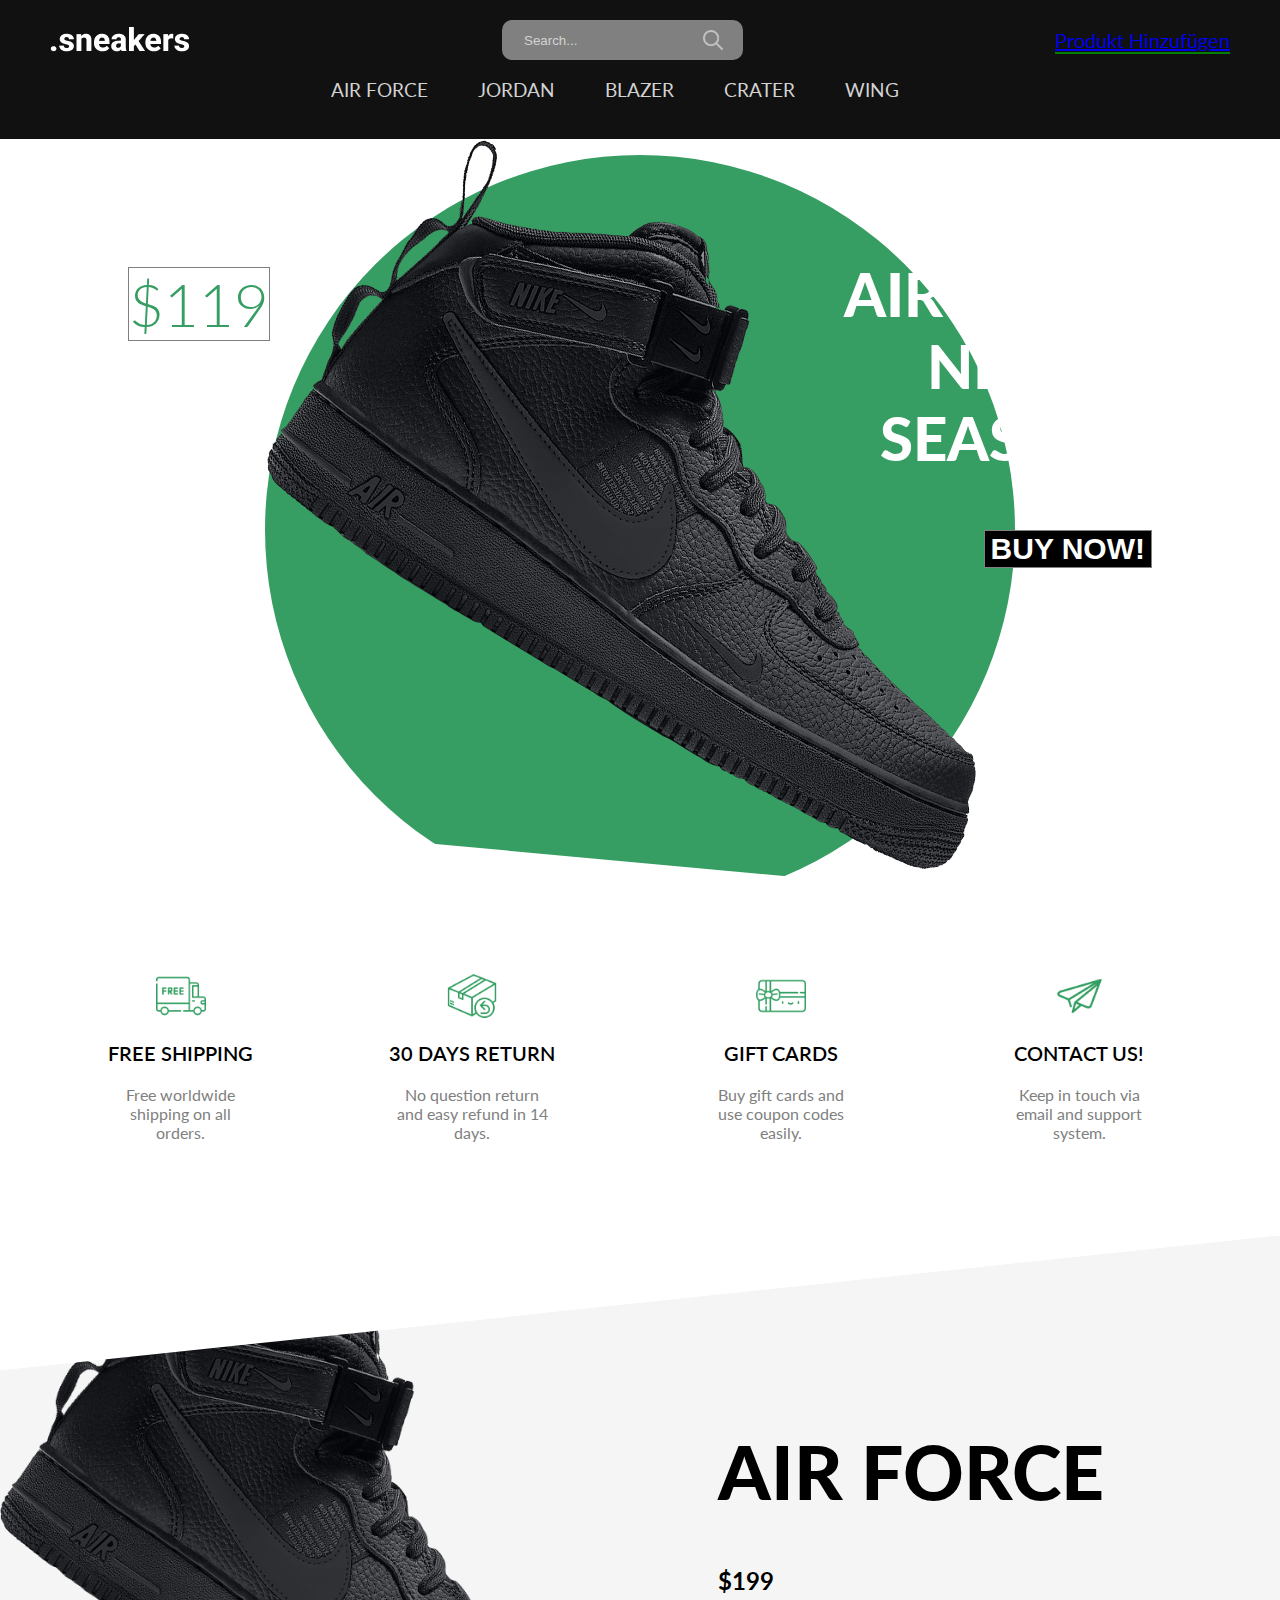
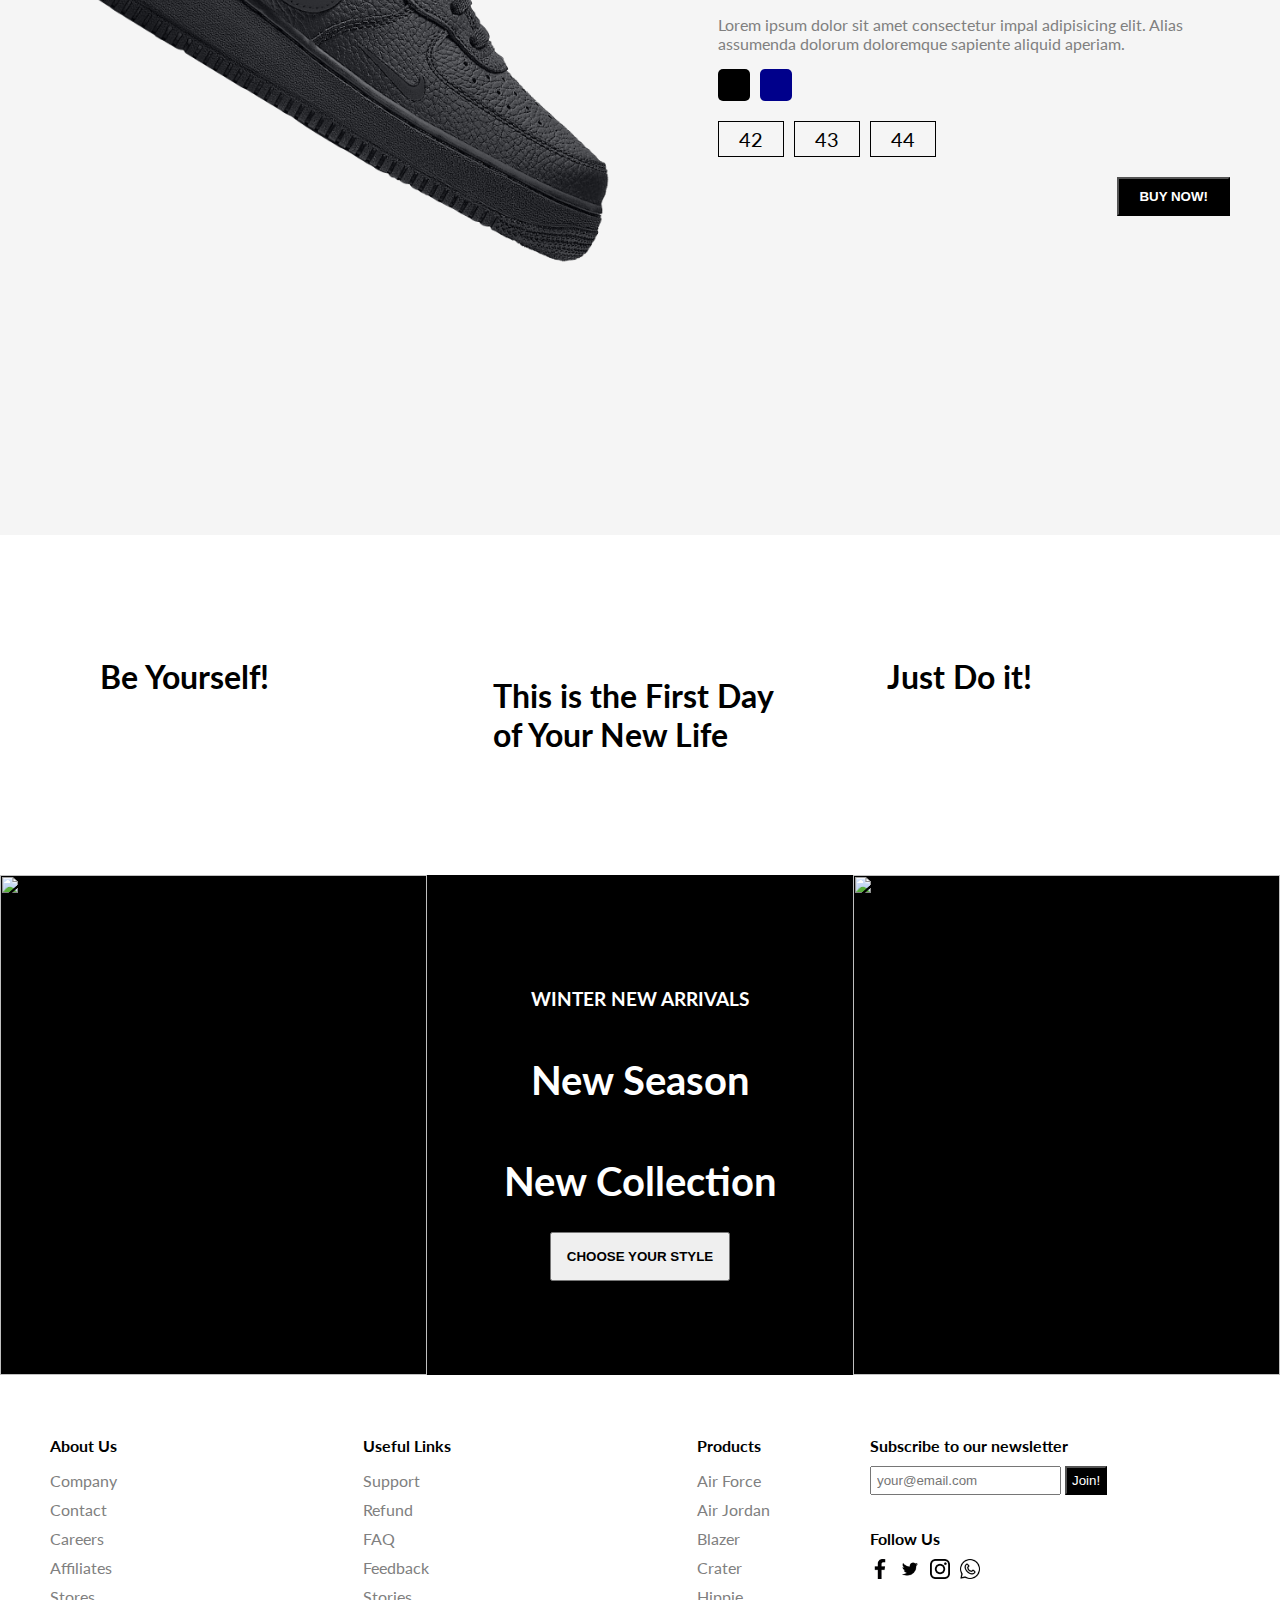
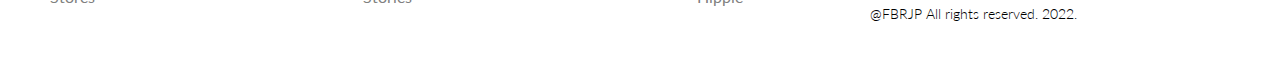
==== index.html @ 5dade411 "update Home Button" ====
<!DOCTYPE html>
<html>
<head>
    <meta charset="UTF-8">
    <meta http-equiv="X-UA-Compatible" content="IE=edge">
    <meta name="viewport" content="width=device-width, initial-scale=1.0">
    <link
        href="https://fonts.googleapis.com/css2?family=Lato:ital,wght@0,100;0,300;0,400;0,700;0,900;1,100;1,300;1,400;1,700;1,900&display=swap"
        rel="stylesheet">
    <link rel="stylesheet" href="style.css">
    <title>Webshop</title>
</head>
<body>
<nav id="nav">
<div class="navTop">
    <div class="navItem">
        <a href="index.html"> <img alt="" src="./img/sneakers.png"> </a>
    </div>
    <div class="navItem">
        <div class="search">
            <input type="text" placeholder="Search..." class="searchInput">
            <img src="./img/search.png" width="20" height="20" alt="" class="searchIcon">
        </div>
    </div>
    <div class="navItem">
        <a class="Option" href="addArtikel.html">Produkt Hinzufügen</a>
    </div>
</div>
<div class="navBottom">
    <h3 class="menuItem">AIR FORCE</h3>
    <h3 class="menuItem">JORDAN</h3>
    <h3 class="menuItem">BLAZER</h3>
    <h3 class="menuItem">CRATER</h3>
    <h3 class="menuItem">WING</h3>
</div>
</nav>
<div class="slider">
    <div class="sliderWrapper">
        <div class="sliderItem">
            <img src="./img/air.png" alt="" class="sliderImg">
            <div class="sliderBg"></div>
            <h1 class="sliderTitle">AIR FORCE</br> NEW</br> SEASON</h1>
            <h2 class="sliderPrice">$119</h2>
            <a href="#product">
                <button class="buyButton">BUY NOW!</button>
            </a>
        </div>
        <div class="sliderItem">
            <img src="./img/jordan.png" alt="" class="sliderImg">
            <div class="sliderBg"></div>
            <h1 class="sliderTitle">AIR JORDAN</br> NEW</br> SEASON</h1>
            <h2 class="sliderPrice">$149</h2>
            <a href="#product">
                <button class="buyButton">BUY NOW!</button>
            </a>
        </div>
        <div class="sliderItem">
            <img src="./img/blazer.png" alt="" class="sliderImg">
            <div class="sliderBg"></div>
            <h1 class="sliderTitle">BLAZER</br> NEW</br> SEASON</h1>
            <h2 class="sliderPrice">$109</h2>
            <a href="#product">
                <button class="buyButton">BUY NOW!</button>
            </a>
        </div>
        <div class="sliderItem">
            <img src="./img/crater.png" alt="" class="sliderImg">
            <div class="sliderBg"></div>
            <h1 class="sliderTitle">CRATER</br> NEW</br> SEASON</h1>
            <h2 class="sliderPrice">$129</h2>
            <a href="#product">
                <button class="buyButton">BUY NOW!</button>
            </a>
        </div>
        <div class="sliderItem">
            <img src="./img/wingeagle.png" alt="" class="sliderImg">
            <div class="sliderBg"></div>
            <h1 class="sliderTitle">WING</br> NEW</br> SEASON</h1>
            <h2 class="sliderPrice">$99</h2>
            <a href="#product">
                <button class="buyButton">BUY NOW!</button>
            </a>
        </div>
    </div>
</div>
<div class="features">
    <div class="feature">
        <img src="./img/shipping.png" alt="" class="featureIcon">
        <span class="featureTitle">FREE SHIPPING</span>
        <span class="featureDesc">Free worldwide shipping on all orders.</span>
    </div>
    <div class="feature">
        <img class="featureIcon" src="./img/return.png" alt="">
        <span class="featureTitle">30 DAYS RETURN</span>
        <span class="featureDesc">No question return and easy refund in 14 days.</span>
    </div>
    <div class="feature">
        <img class="featureIcon" src="./img/gift.png" alt="">
        <span class="featureTitle">GIFT CARDS</span>
        <span class="featureDesc">Buy gift cards and use coupon codes easily.</span>
    </div>
    <div class="feature">
        <img class="featureIcon" src="./img/contact.png" alt="">
        <span class="featureTitle">CONTACT US!</span>
        <span class="featureDesc">Keep in touch via email and support system.</span>
    </div>
</div>

<div class="product" id="product">
    <img src="./img/air.png" alt="" class="productImg">
    <div class="productDetails">
        <h1 class="productTitle">AIR FORCE</h1>
        <h2 class="productPrice">$199</h2>
        <p class="productDesc">
            Lorem ipsum dolor sit amet consectetur impal adipisicing elit. Alias assumenda
            dolorum
            doloremque sapiente aliquid aperiam.
        </p>
        <div class="colors">
            <div class="color"></div>
            <div class="color"></div>
        </div>
        <div class="sizes">
            <div class="size">42</div>
            <div class="size">43</div>
            <div class="size">44</div>
        </div>
        <button class="productButton">BUY NOW!</button>
    </div>
    <div class="payment">
        <h1 class="payTitle">Personal Information</h1>
        <label>Name and Surname</label>
        <input type="text" placeholder="John Doe" class="payInput">
        <label>Phone Number</label>
        <input type="text" placeholder="+1 234 5678" class="payInput">
        <label>Address</label>
        <input type="text" placeholder="Elton St 21 22-145" class="payInput">
        <h1 class="payTitle">Card Information</h1>
        <div class="cardIcons">
            <img src="./img/visa.png" width="40" alt="" class="cardIcon">
            <img src="./img/master.png" alt="" width="40" class="cardIcon">
        </div>
        <input type="password" class="payInput" placeholder="Card Number">
        <div class="cardInfo">
            <input type="text" placeholder="mm" class="payInput sm">
            <input type="text" placeholder="yyyy" class="payInput sm">
            <input type="text" placeholder="cvv" class="payInput sm">
        </div>
        <button class="payButton">Checkout!</button>
        <span class="close">X</span>
    </div>
</div>
<div class="gallery">
    <div class="galleryItem">
        <h1 class="galleryTitle">Be Yourself!</h1>
        <img src="https://images.pexels.com/photos/9295809/pexels-photo-9295809.jpeg?auto=compress&cs=tinysrgb&dpr=2&w=500"
            alt="" class="galleryImg">
    </div>
    <div class="galleryItem">
        <img src="https://images.pexels.com/photos/1040427/pexels-photo-1040427.jpeg?auto=compress&cs=tinysrgb&dpr=2&w=500"
            alt="" class="galleryImg">
        <h1 class="galleryTitle">This is the First Day of Your New Life</h1>
    </div>
    <div class="galleryItem">
        <h1 class="galleryTitle">Just Do it!</h1>
        <img src="https://images.pexels.com/photos/7856965/pexels-photo-7856965.jpeg?auto=compress&cs=tinysrgb&dpr=2&w=500"
            alt="" class="galleryImg">
    </div>
</div>
<div class="newSeason">
    <div class="nsItem">
        <img src="https://images.pexels.com/photos/4753986/pexels-photo-4753986.jpeg?auto=compress&cs=tinysrgb&dpr=2&w=500"
            alt="" class="nsImg">
    </div>
    <div class="nsItem">
        <h3 class="nsTitleSm">WINTER NEW ARRIVALS</h3>
        <h1 class="nsTitle">New Season</h1>
        <h1 class="nsTitle">New Collection</h1>
        <a href="#nav">
            <button class="nsButton">CHOOSE YOUR STYLE</button>
        </a>
    </div>
    <div class="nsItem">
        <img src="https://images.pexels.com/photos/7856965/pexels-photo-7856965.jpeg?auto=compress&cs=tinysrgb&dpr=2&w=500"
            alt="" class="nsImg">
    </div>
</div>
<footer>
    <div class="footerLeft">
        <div class="footerMenu">
            <h1 class="fMenuTitle">About Us</h1>
            <ul class="fList">
                <li class="fListItem">Company</li>
                <li class="fListItem">Contact</li>
                <li class="fListItem">Careers</li>
                <li class="fListItem">Affiliates</li>
                <li class="fListItem">Stores</li>
            </ul>
        </div>
        <div class="footerMenu">
            <h1 class="fMenuTitle">Useful Links</h1>
            <ul class="fList">
                <li class="fListItem">Support</li>
                <li class="fListItem">Refund</li>
                <li class="fListItem">FAQ</li>
                <li class="fListItem">Feedback</li>
                <li class="fListItem">Stories</li>
            </ul>
        </div>
        <div class="footerMenu">
            <h1 class="fMenuTitle">Products</h1>
            <ul class="fList">
                <li class="fListItem">Air Force</li>
                <li class="fListItem">Air Jordan</li>
                <li class="fListItem">Blazer</li>
                <li class="fListItem">Crater</li>
                <li class="fListItem">Hippie</li>
            </ul>
        </div>
    </div>
    <div class="footerRight">
        <div class="footerRightMenu">
            <h1 class="fMenuTitle">Subscribe to our newsletter</h1>
            <div class="fMail">
                <input type="text" placeholder="your@email.com" class="fInput">
                <button class="fButton">Join!</button>
            </div>
        </div>
        <div class="footerRightMenu">
            <h1 class="fMenuTitle">Follow Us</h1>
            <div class="fIcons">
                <img src="./img/facebook.png" alt="" class="fIcon">
                <img src="./img/twitter.png" alt="" class="fIcon">
                <img src="./img/instagram.png" alt="" class="fIcon">
                <img src="./img/whatsapp.png" alt="" class="fIcon">
            </div>
        </div>
        <div class="footerRightMenu">
            <span class="copyright">@FBRJP All rights reserved. 2022.</span>
        </div>
    </div>
</footer>
<script src="./app.js"></script>
</body>

</html>
---- style.css ----
html {
    scroll-behavior: smooth;
}

body {
    font-family: "Lato", sans-serif;
    padding: 0;
    margin: 0;
}

nav {
    background-color: #111;
    color: white;
    padding: 20px 50px;
}

.navTop {
    display: flex;
    align-items: center;
    justify-content: space-between;
}

.search {
    display: flex;
    align-items: center;
    background-color: gray;
    padding: 10px 20px;
    border-radius: 10px;
}

.searchInput {
    border: none;
    background-color: transparent;
}

.searchInput::placeholder {
    color: lightgray;
}

.Option{
    font-size: 20px;
    border-bottom: 2px solid green;
    cursor: pointer;
}

.navBottom {
    display: flex;
    align-items: center;
    justify-content: center;
}

.menuItem {
    margin-right: 50px;
    cursor: pointer;
    color: lightgray;
    font-weight: 400;
}

.slider {
    background: url("https://images.unsplash.com/photo-1604147495798-57beb5d6af73?ixlib=rb-1.2.1&ixid=MnwxMjA3fDB8MHxwaG90by1wYWdlfHx8fGVufDB8fHx8&auto=format&fit=crop&w=2370&q=80");
    clip-path: polygon(0 0, 100% 0, 100% 100%, 0 85%);
    overflow: hidden;
}

.sliderWrapper {
    display: flex;
    width: 500vw;
    transition: all 1.5s ease-in-out;
}

.sliderItem {
    width: 100vw;
    display: flex;
    align-items: center;
    justify-content: center;
    position: relative;
}

.sliderBg {
    width: 750px;
    height: 750px;
    border-radius: 50%;
    position: absolute;
  }

.sliderImg {
    z-index: 1;
}

.sliderTitle {
    position: absolute;
    top: 10%;
    right: 10%;
    font-size: 60px;
    font-weight: 900;
    text-align: center;
    color: white;
    z-index: 1;
}

.sliderPrice {
    position: absolute;
    top: 10%;
    left: 10%;
    font-size: 60px;
    font-weight: 300;
    text-align: center;
    color: white;
    border: 1px solid gray;
    z-index: 1;
}

.buyButton {
    position: absolute;
    top: 50%;
    right: 10%;
    font-size: 30px;
    font-weight: 900;
    color: white;
    border: 1px solid gray;
    background-color: black;
    z-index: 1;
    cursor: pointer;
  }

.buyButton:hover {
    background-color: white;
    color: black;
  }

.sliderItem:nth-child(1) .sliderBg {
    background-color: #369e62;
}

.sliderItem:nth-child(2) .sliderBg {
    background-color: rebeccapurple;
}
.sliderItem:nth-child(3) .sliderBg {
    background-color: teal;
}
.sliderItem:nth-child(4) .sliderBg {
    background-color: cornflowerblue;
}

.sliderItem:nth-child(5) .sliderBg {
    background-color: gold;
}

.sliderItem:nth-child(1) .sliderPrice {
    color: #369e62;
}
.sliderItem:nth-child(2) .sliderPrice {
    color: white;
}
.sliderItem:nth-child(3) .sliderPrice {
    color: teal;
}
.sliderItem:nth-child(4) .sliderPrice {
    color: cornflowerblue;
}
.sliderItem:nth-child(5) .sliderPrice {
    color: gold;
}

.features {
    display: flex;
    align-items: center;
    justify-content: space-between;
    padding: 50px;
  }
  
  .feature {
    display: flex;
    flex-direction: column;
    align-items: center;
    text-align: center;
  }
  
  .featureIcon {
    width: 50px;
    height: 50px;
  }
  
  .featureTitle {
    font-size: 20px;
    font-weight: 600;
    margin: 20px;
  }
  
  .featureDesc {
    color: gray;
    width: 50%;
    height: 100px;
  }
  
  .product {
    height: 100vh;
    background-color: whitesmoke;
    position: relative;
    clip-path: polygon(0 15%, 100% 0, 100% 100%, 0% 100%);
  }
  
  .payment {
    width: 500px;
    height: 500px;
    background-color: white;
    position: absolute;
    top: 0;
    bottom: 0;
    left: 0;
    right: 0;
    margin: auto;
    padding: 10px 50px;
    display: none;
    flex-direction: column;
    -webkit-box-shadow: 0px 0px 13px 2px rgba(0, 0, 0, 0.3);
    box-shadow: 0px 0px 13px 2px rgba(0, 0, 0, 0.3);
  }
  
  .payTitle {
    font-size: 20px;
    color: lightgray;
  }
  
  label {
    font-size: 14px;
    font-weight: 300;
  }
  
  .payInput {
    padding: 10px;
    margin: 10px 0px;
    border: none;
    border-bottom: 1px solid gray;
  }
  
  .payInput::placeholder {
    color: rgb(163, 163, 163);
  }
  
  .cardIcons {
    display: flex;
  }
  
  .cardIcon {
    margin-right: 10px;
  }
  
  .cardInfo {
    display: flex;
    justify-content: space-between;
  }
  
  .sm {
    width: 30%;
  }
  
  .payButton {
    position: absolute;
    height: 40px;
    bottom: -40;
    width: 100%;
    left: 0;
    -webkit-box-shadow: 0px 0px 13px 2px rgba(0, 0, 0, 0.3);
    box-shadow: 0px 0px 13px 2px rgba(0, 0, 0, 0.3);
    background-color: #369e62;
    color: white;
    border: none;
    cursor: pointer;
  }
  
  .close {
    width: 20px;
    height: 20px;
    position: absolute;
    background-color: gray;
    color: white;
    top: 10px;
    right: 10px;
    display: flex;
    align-items: center;
    justify-content: center;
    cursor: pointer;
    padding: 2px;
  }
  
  .productImg {
    width: 50%;
  }
  
  .productDetails {
    position: absolute;
    top: 10%;
    right: 0;
    width: 40%;
    padding: 50px;
  }
  
  .productTitle {
    font-size: 75px;
    font-weight: 900;
  }
  
  .productDesc {
    font-style: 24px;
    color: gray;
  }
  
  .colors,
  .sizes {
    display: flex;
    margin-bottom: 20px;
  }
  
  .color {
    width: 32px;
    height: 32px;
    border-radius: 5px;
    background-color: black;
    margin-right: 10px;
    cursor: pointer;
  }
  
  .color:last-child {
    background-color: darkblue;
  }
  
  .size {
    padding: 5px 20px;
    border: 1px solid black;
    margin-right: 10px;
    cursor: pointer;
    font-size: 20px;
  }
  
  .productButton {
    float: right;
    padding: 10px 20px;
    background-color: black;
    color: white;
    font-weight: 600;
    cursor: pointer;
  }
  
  .productButton:hover {
    background-color: white;
    color: black;
  }
  
  .gallery {
    padding: 50px;
    display: flex;
  }
  
  .galleryItem {
    flex: 1;
    padding: 50px;
  }
  
  .galleryImg {
    width: 100%;
  }
  
  .newSeason {
    display: flex;
  }
  
  .nsItem {
    flex: 1;
    background-color: black;
    color: white;
    display: flex;
    flex-direction: column;
    align-items: center;
    justify-content: center;
    text-align: center;
  }
  
  .nsImg {
    width: 100%;
    height: 500px;
  }
  
  .nsTitle {
    font-size: 40px;
  }
  
  .nsButton {
    padding: 15px;
    font-weight: 600;
    cursor: pointer;
  }
  
  footer {
    display: flex;
  }
  
  .footerLeft {
    flex: 2;
    display: flex;
    justify-content: space-between;
    padding: 50px;
  }
  
  .fMenuTitle {
    font-size: 16px;
  }
  
  .fList {
    padding: 0;
    list-style: none;
  }
  
  .fListItem {
    margin-bottom: 10px;
    color: gray;
    cursor: pointer;
  }
  
  .footerRight {
    flex: 1;
    padding: 50px;
    display: flex;
    flex-direction: column;
    justify-content: space-between;
  }
  
  .fInput {
    padding: 5px;
  }
  
  .fButton {
    padding: 5px;
    background-color: black;
    color: white;
  }
  
  .fIcons{
    display: flex;
  }
  
  .fIcon{
    width: 20px;
    height: 20px;
    margin-right: 10px;
  }
  
  .copyright{
    font-weight: 300;
    font-size: 14px;
  }
  
  @media screen and (max-width:480px) {
    nav{
      padding: 20px;
    }
  
    .search{
      display: none;
    }
  
    .navBottom{
      flex-wrap: wrap;
    }
  
    .menuItem{
      margin: 20px;
      font-weight: 700;
      font-size: 20px;
    }
  
    .slider{
      clip-path: none;
    }
  
    .sliderImg{
      width: 90%;
    }
  
    .sliderBg{
      width: 100%;
      height: 100%;
    }
  
    .sliderTitle{
      display: none;
    }
  
    .sliderPrice{
      top: unset;
      bottom: -50;
      left: 0;
      background-color: lightgrey;
    }
  
    .buyButton{
      right: 0;
      top: 0;
    }
  
    .features{
      flex-direction: column;
    }
  
    .product{
      clip-path: none ;
      display: flex;
      flex-direction: column;
      align-items: center;
    }
  
    .productImg{
      width: 80%;
    }
  
    .productDetails{
      width: 100%;
      padding: 0;
      display: flex;
      flex-direction: column;
      align-items: center;
      text-align: center;
      position: relative;
      top: 0;
    }
  
    .productTitle{
      font-size: 50px;
      margin: 0;
    }
  
    .gallery{
      display: none;
    }
  
    .newSeason{
      flex-direction: column;
    }
  
    .nsItem:nth-child(2){
      padding: 50px;
    }
  
    footer{
      flex-direction: column;
      align-items: center;
    }
  
    .footerLeft{
      padding: 20px;
      width: 90%;
    }
  
    .footerRight{
      padding: 20px;
      width: 90%;
      align-items: center;
      background-color: whitesmoke;
    }
  
    .payment{
      width: 90%;
      padding: 20px;
    }
  }
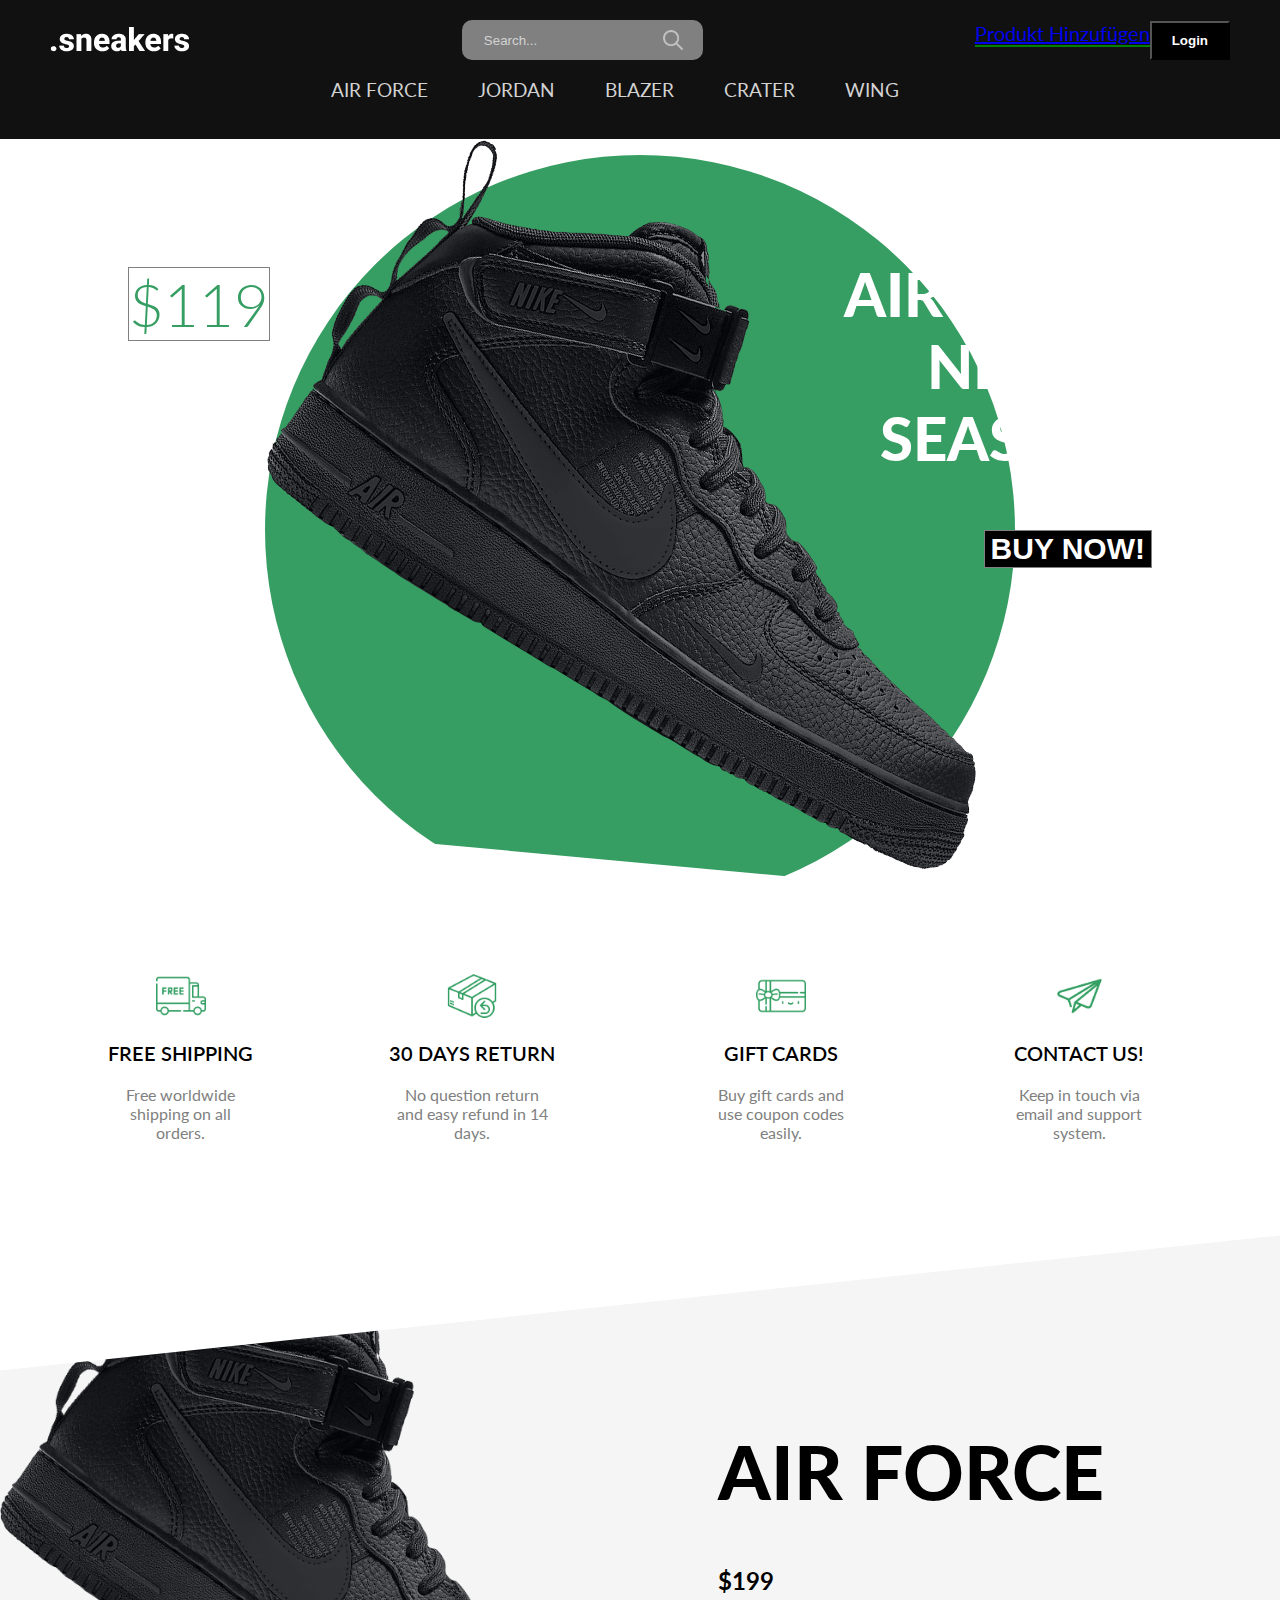
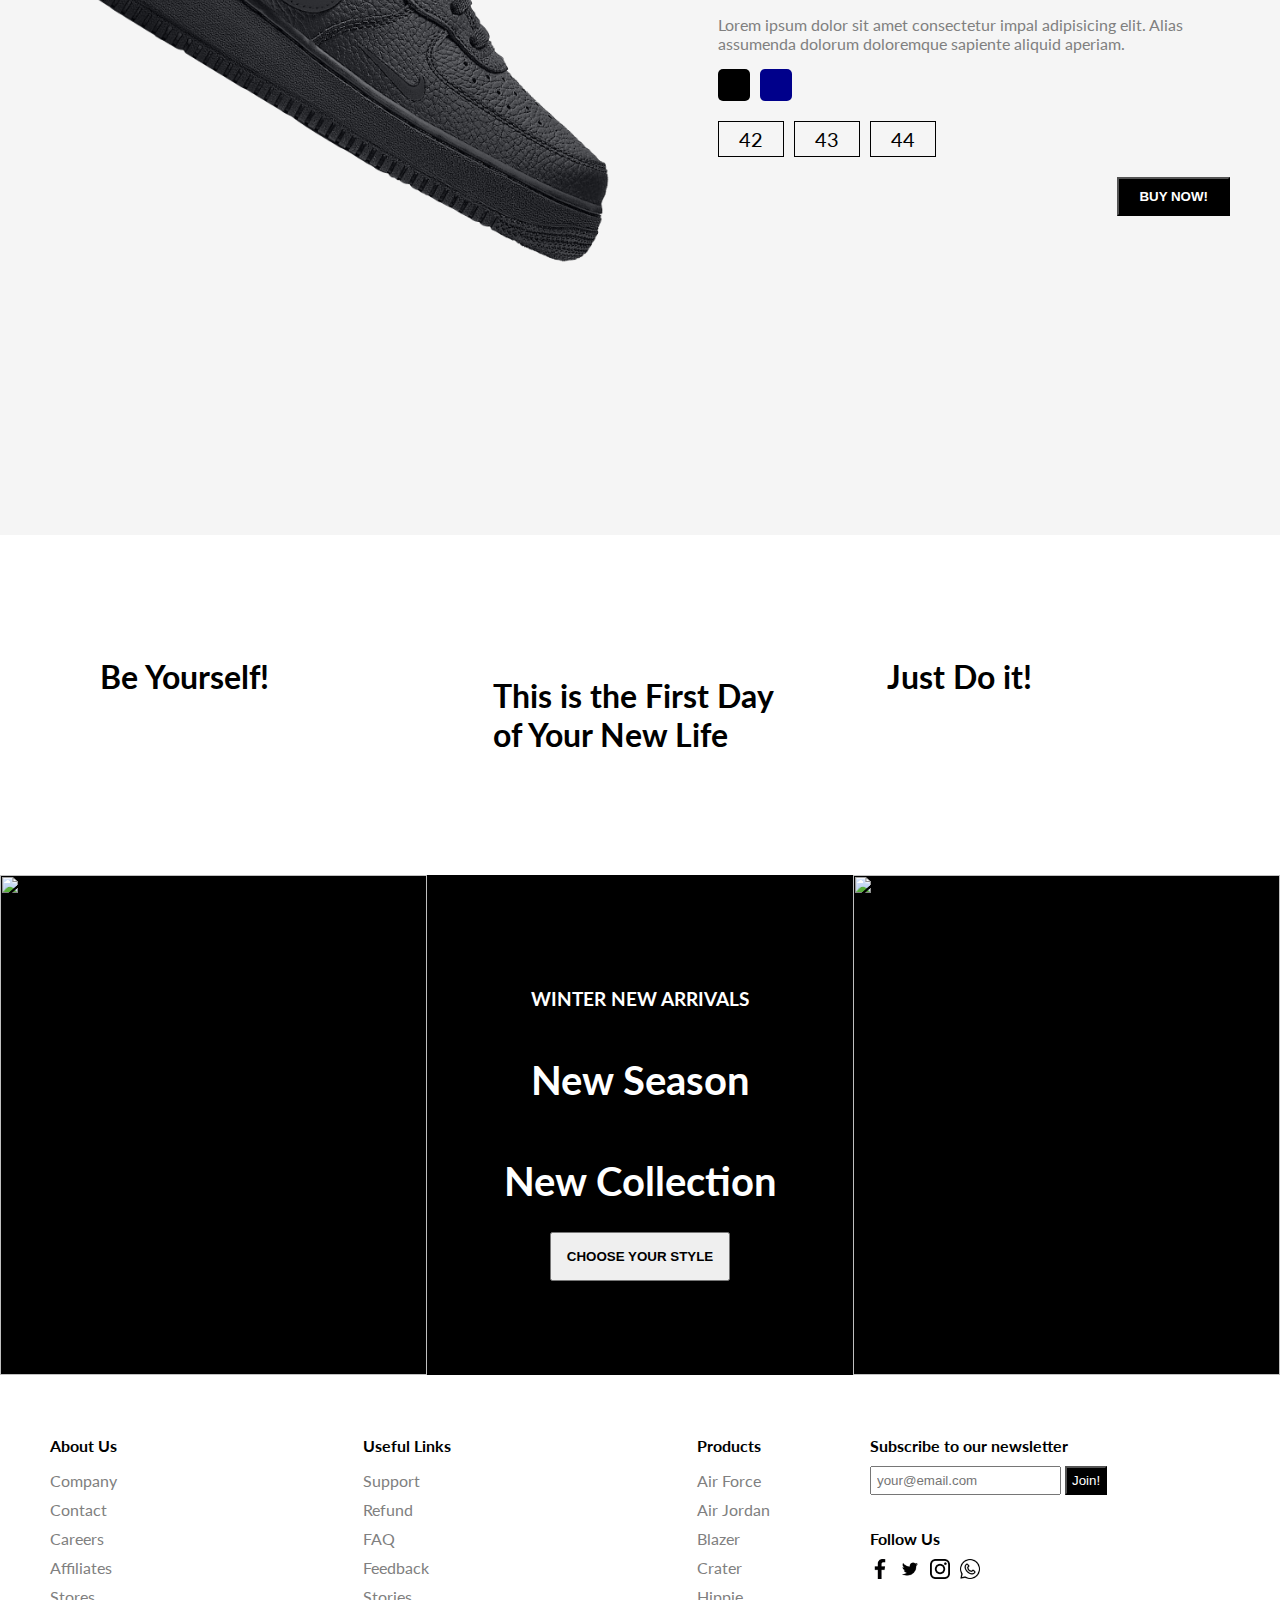
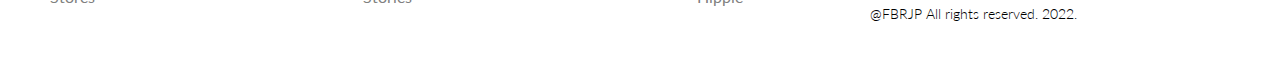
==== commit 7a99156f: "Login + AJAX" ====
--- a/index.html
+++ b/index.html
@@ -24,6 +24,7 @@
     </div>
     <div class="navItem">
         <a class="Option" href="addArtikel.html">Produkt Hinzufügen</a>
+        <button class="loginButton" >Login</button>
     </div>
 </div>
 <div class="navBottom">
@@ -83,6 +84,16 @@
         </div>
     </div>
 </div>
+<div class="login" id="login">
+    <h1 class="LoginTitle">Login</h1>
+    <label>Username</label>
+    <input type="text" placeholder="Username" class="payInput">
+    <label>Password</label>
+    <input type="password" placeholder="Password" class="payInput">
+    <button class="productButton" onclick="loadDoc()">Login</button>
+    <span class="loginclose">X</span>
+</div>
+
 <div class="features">
     <div class="feature">
         <img src="./img/shipping.png" alt="" class="featureIcon">
--- a/style.css
+++ b/style.css
@@ -216,6 +216,22 @@
     -webkit-box-shadow: 0px 0px 13px 2px rgba(0, 0, 0, 0.3);
     box-shadow: 0px 0px 13px 2px rgba(0, 0, 0, 0.3);
   }
+  .login {
+    width: 500px;
+    height: 500px;
+    background-color: white;
+    position: absolute;
+    top: 0;
+    bottom: 0;
+    left: 0;
+    right: 0;
+    margin: auto;
+    padding: 10px 50px;
+    display: none;
+    flex-direction: column;
+    -webkit-box-shadow: 0px 0px 13px 2px rgba(0, 0, 0, 0.3);
+    box-shadow: 0px 0px 13px 2px rgba(0, 0, 0, 0.3);
+  }
   
   .payTitle {
     font-size: 20px;
@@ -283,6 +299,20 @@
     cursor: pointer;
     padding: 2px;
   }
+  .loginclose {
+    width: 20px;
+    height: 20px;
+    position: absolute;
+    background-color: gray;
+    color: white;
+    top: 10px;
+    right: 10px;
+    display: flex;
+    align-items: center;
+    justify-content: center;
+    cursor: pointer;
+    padding: 2px;
+  }
   
   .productImg {
     width: 50%;
@@ -334,6 +364,14 @@
   }
   
   .productButton {
+    float: right;
+    padding: 10px 20px;
+    background-color: black;
+    color: white;
+    font-weight: 600;
+    cursor: pointer;
+  } 
+  .loginButton {
     float: right;
     padding: 10px 20px;
     background-color: black;
@@ -562,4 +600,8 @@
       width: 90%;
       padding: 20px;
     }
+    .login{
+      width: 90%;
+      padding: 20px;
+    }
   }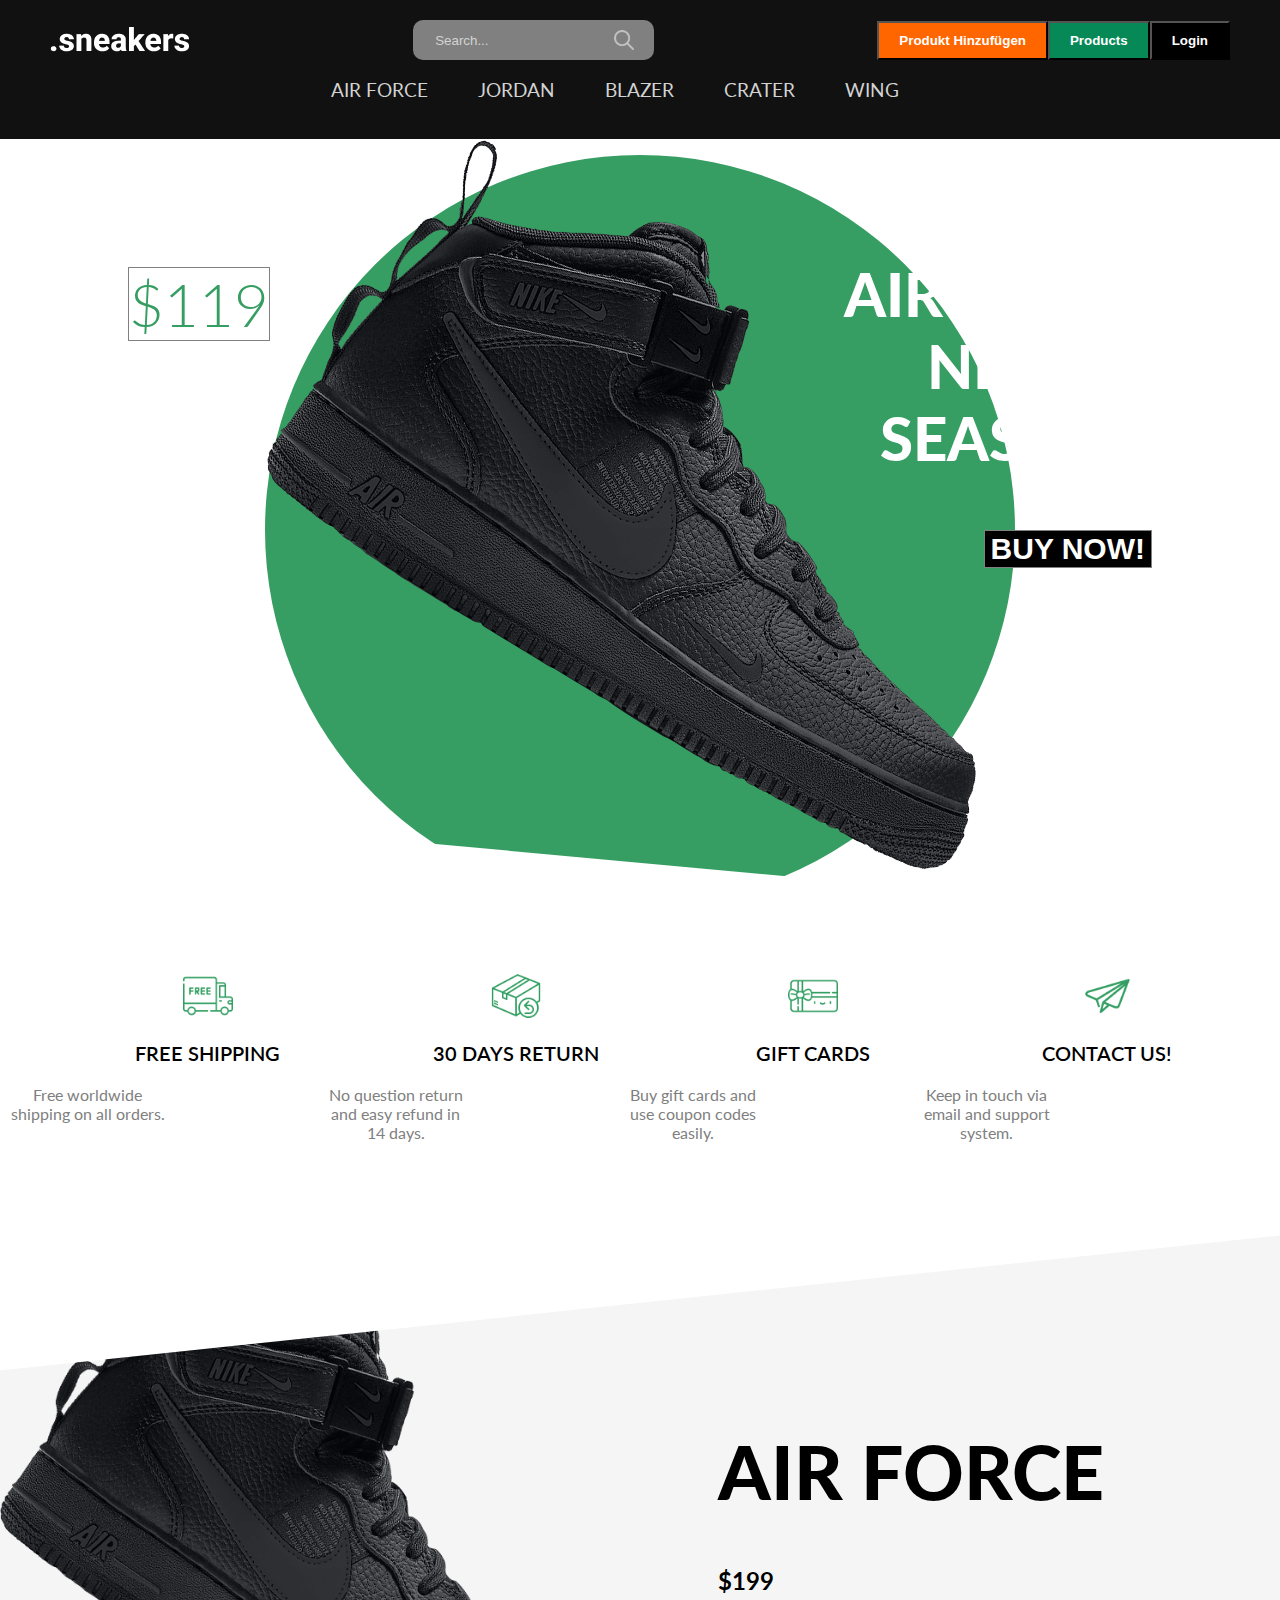
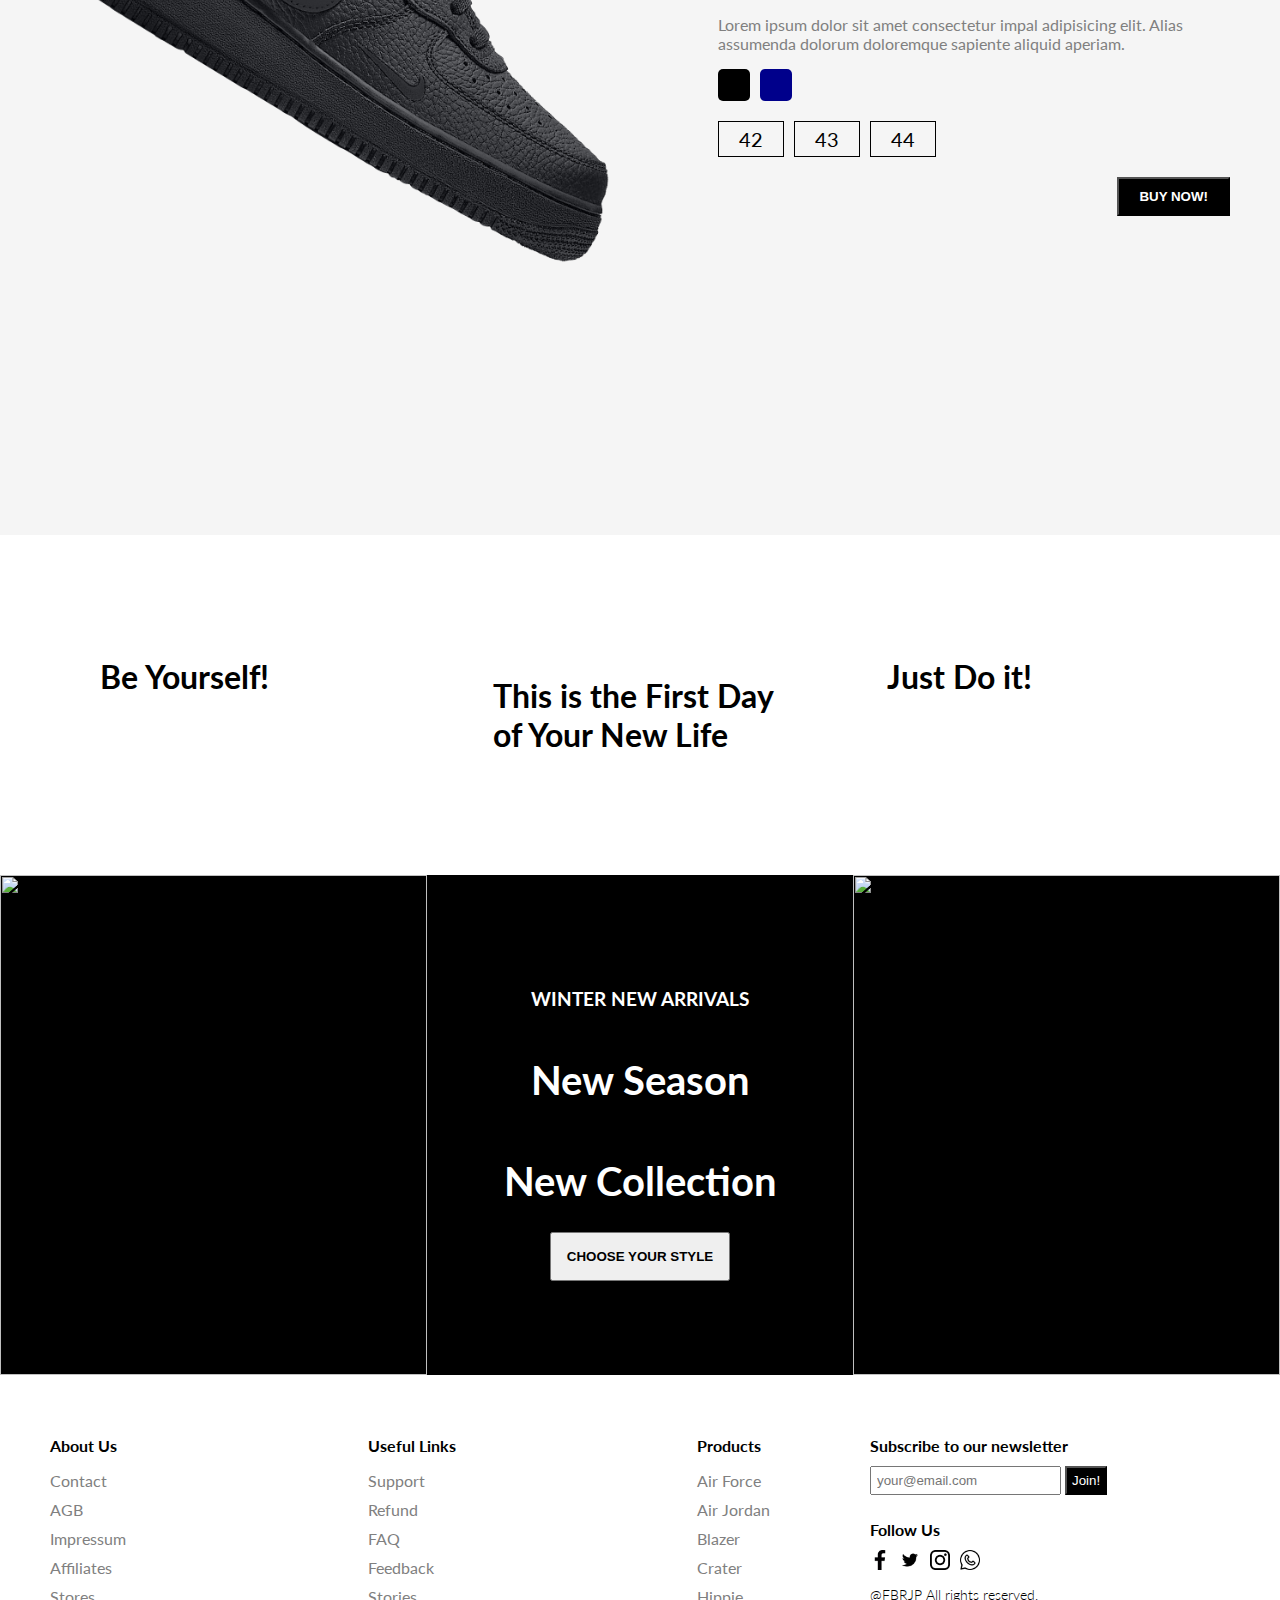
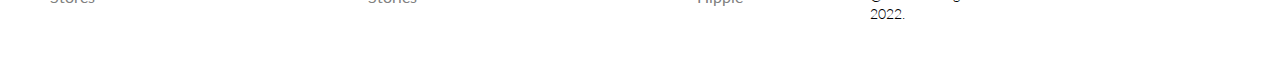
==== commit 3f27b164: "Add files via upload" ====
--- a/index.html
+++ b/index.html
@@ -11,7 +11,7 @@
     <title>Webshop</title>
 </head>
 <body>
-<nav id="nav">
+<nav class ="navHome" id="nav">
 <div class="navTop">
     <div class="navItem">
         <a href="index.html"> <img alt="" src="./img/sneakers.png"> </a>
@@ -23,8 +23,9 @@
         </div>
     </div>
     <div class="navItem">
-        <a class="Option" href="addArtikel.html">Produkt Hinzufügen</a>
         <button class="loginButton" >Login</button>
+        <button class="showProductsButton" onclick="location.href='products.html';">Products</button>
+        <button class="addButton" onclick="location.href='addArtikel.html';">Produkt Hinzufügen</button>
     </div>
 </div>
 <div class="navBottom">
@@ -91,6 +92,7 @@
     <label>Password</label>
     <input type="password" placeholder="Password" class="payInput">
     <button class="productButton" onclick="loadDoc()">Login</button>
+    
     <span class="loginclose">X</span>
 </div>
 
@@ -201,9 +203,9 @@
         <div class="footerMenu">
             <h1 class="fMenuTitle">About Us</h1>
             <ul class="fList">
-                <li class="fListItem">Company</li>
-                <li class="fListItem">Contact</li>
-                <li class="fListItem">Careers</li>
+                <li onclick="location.href='Kontakt.html';"class="fListItem">Contact</li>
+                <li onclick="location.href='AGB.html';"class="fListItem">AGB</li>
+                <li onclick="location.href='Impressum.html';"class="fListItem">Impressum</li>
                 <li class="fListItem">Affiliates</li>
                 <li class="fListItem">Stores</li>
             </ul>
@@ -211,7 +213,7 @@
         <div class="footerMenu">
             <h1 class="fMenuTitle">Useful Links</h1>
             <ul class="fList">
-                <li class="fListItem">Support</li>
+                <li  class="fListItem">Support</li>
                 <li class="fListItem">Refund</li>
                 <li class="fListItem">FAQ</li>
                 <li class="fListItem">Feedback</li>
--- a/style.css
+++ b/style.css
@@ -12,6 +12,29 @@
     background-color: #111;
     color: white;
     padding: 20px 50px;
+}
+
+span{
+  margin-right: 240px;
+}
+
+.navHome{
+  background-color: #111;
+  color: white;
+  padding: 20px 50px;
+
+}
+.navAdd{
+  background-color: rgb(255, 102, 0);
+  color: white;
+  padding: 20px 50px;
+
+}
+.navPro{
+  background-color: rgba(3, 175, 109, 0.76);
+  color: white;
+  padding: 20px 50px;
+
 }
 
 .navTop {
@@ -380,6 +403,24 @@
     cursor: pointer;
   }
   
+  .addButton {
+    float: right;
+    padding: 10px 20px;
+    background-color: rgb(255, 102, 0);
+    color: white;
+    font-weight: 600;
+    cursor: pointer;
+    text-decoration:none;
+  }
+  .showProductsButton {
+    float: right;
+    padding: 10px 20px;
+    background-color: rgba(3, 175, 109, 0.76);
+    color: white;
+    font-weight: 600;
+    cursor: pointer;
+  }
+
   .productButton:hover {
     background-color: white;
     color: black;
@@ -604,4 +645,10 @@
       width: 90%;
       padding: 20px;
     }
+  }
+
+  .formBody {
+    padding: 20px;
+    background: #fafafa;
+    position: relative;
   }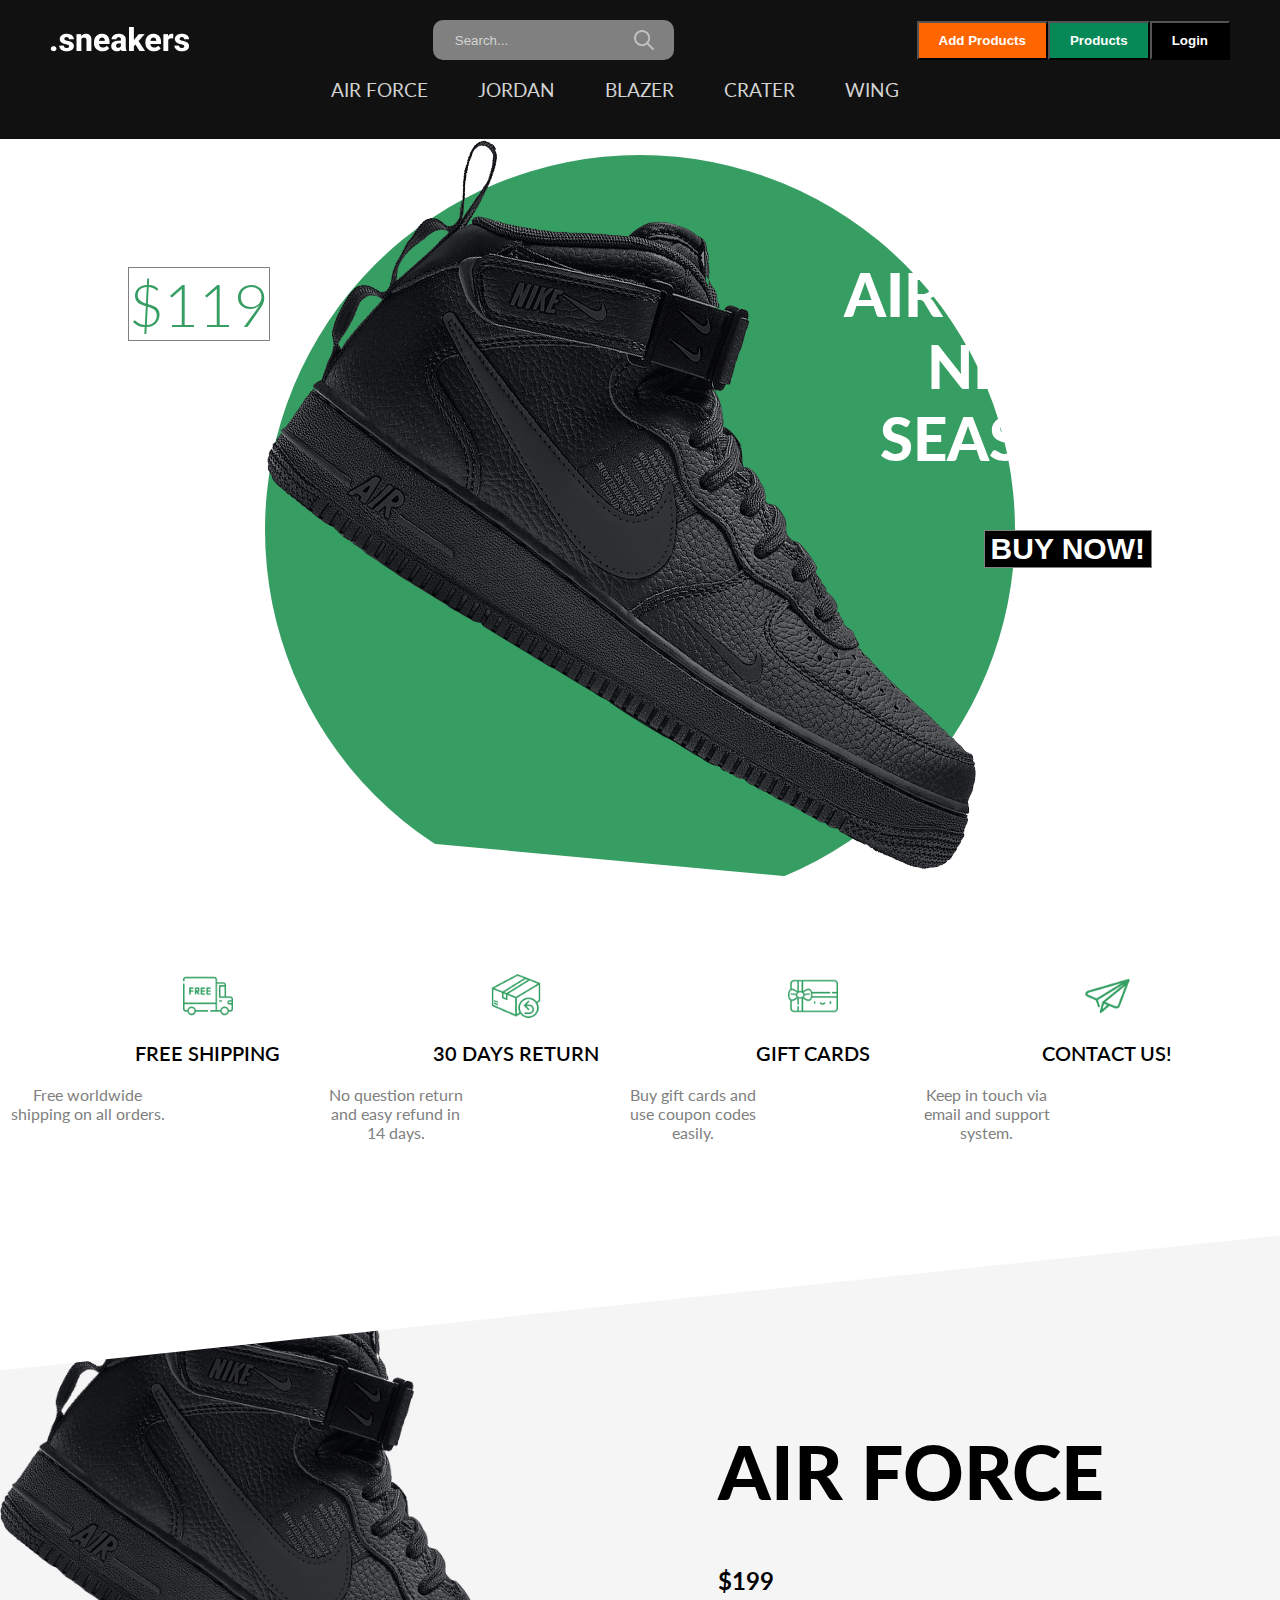
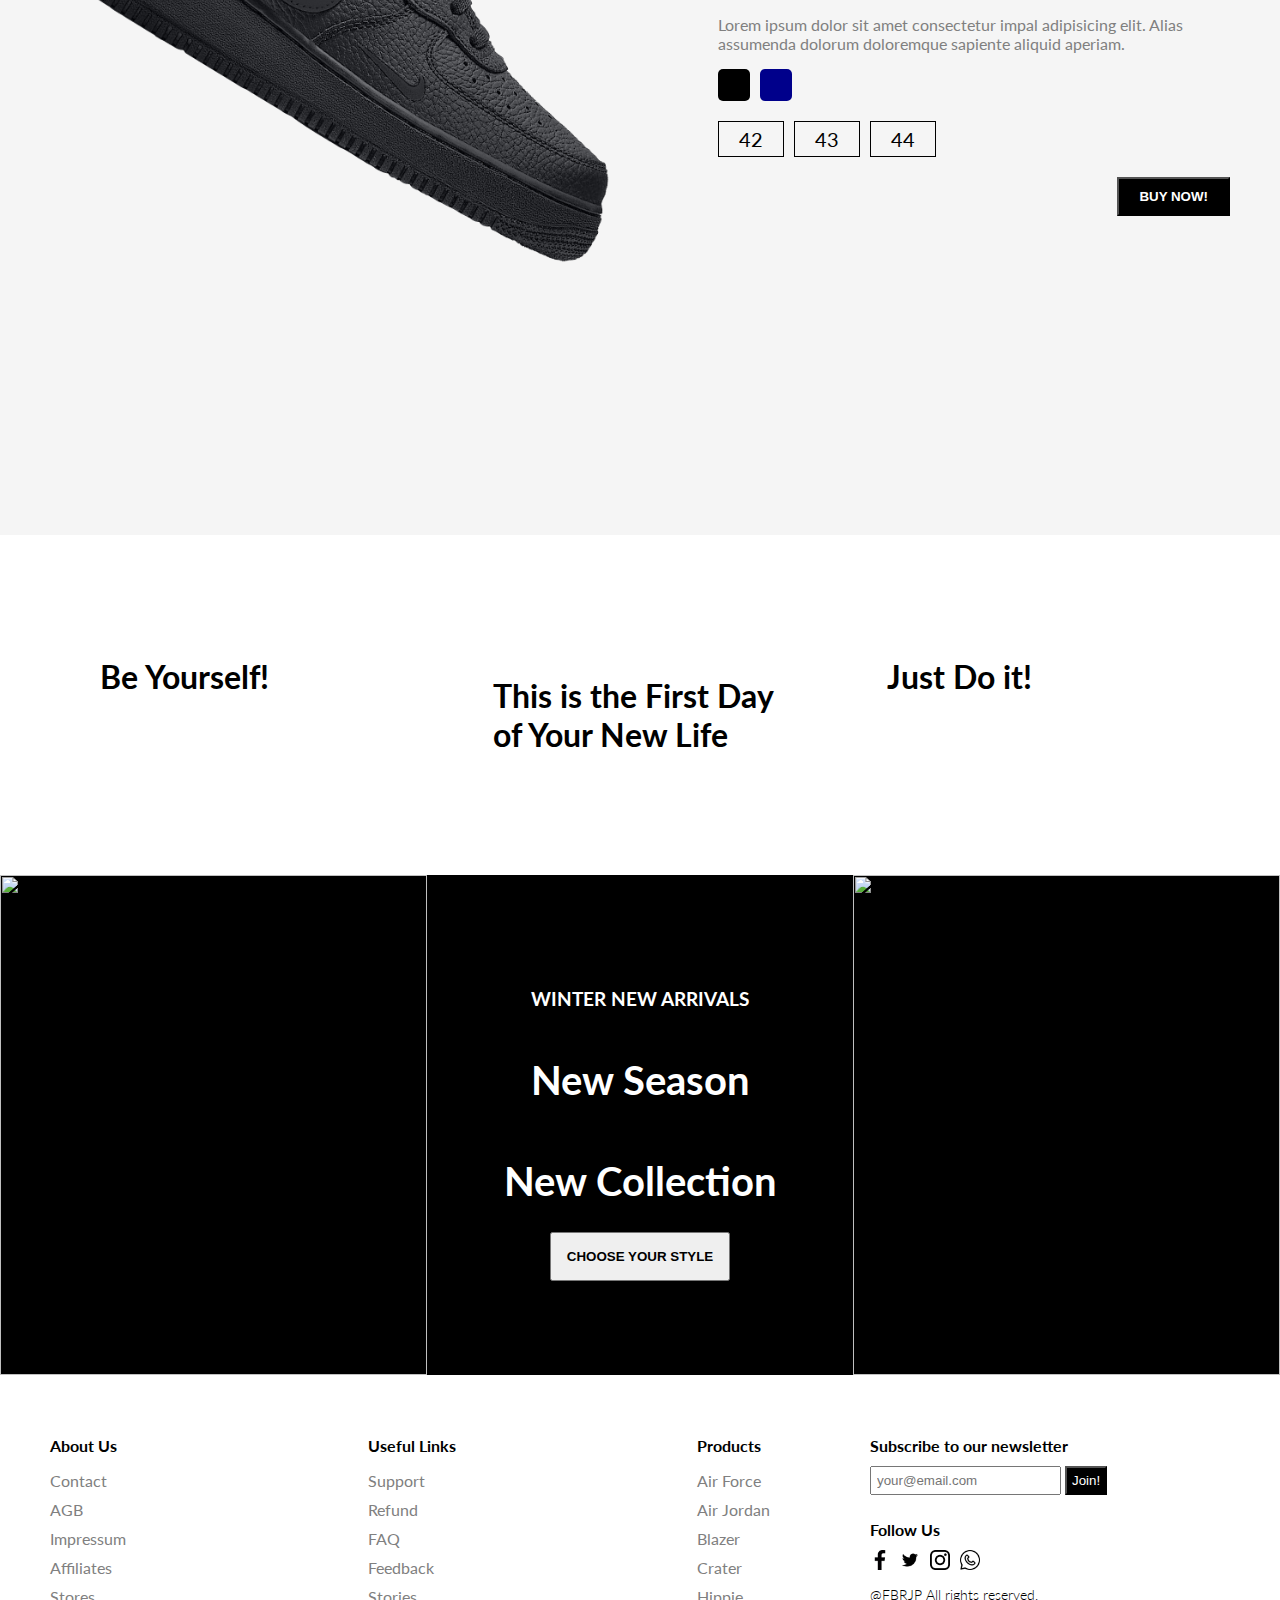
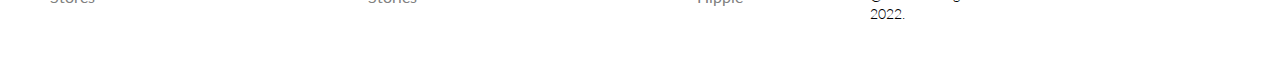
==== commit 7d93b6c3: "Add files via upload" ====
--- a/index.html
+++ b/index.html
@@ -25,7 +25,7 @@
     <div class="navItem">
         <button class="loginButton" >Login</button>
         <button class="showProductsButton" onclick="location.href='products.html';">Products</button>
-        <button class="addButton" onclick="location.href='addArtikel.html';">Produkt Hinzufügen</button>
+        <button class="addButton" onclick="location.href='addArtikel.html';">Add Products</button>
     </div>
 </div>
 <div class="navBottom">
@@ -92,7 +92,6 @@
     <label>Password</label>
     <input type="password" placeholder="Password" class="payInput">
     <button class="productButton" onclick="loadDoc()">Login</button>
-    
     <span class="loginclose">X</span>
 </div>
 
@@ -138,7 +137,15 @@
             <div class="size">43</div>
             <div class="size">44</div>
         </div>
-        <button class="productButton">BUY NOW!</button>
+        <button onclick="changeText(this)" class="productButton">BUY NOW!</button>
+
+        <script>
+            function changeText(id) {
+              id.innerHTML = "Thank you for your purchase";
+            }
+        </script>
+
+
     </div>
     <div class="payment">
         <h1 class="payTitle">Personal Information</h1>
